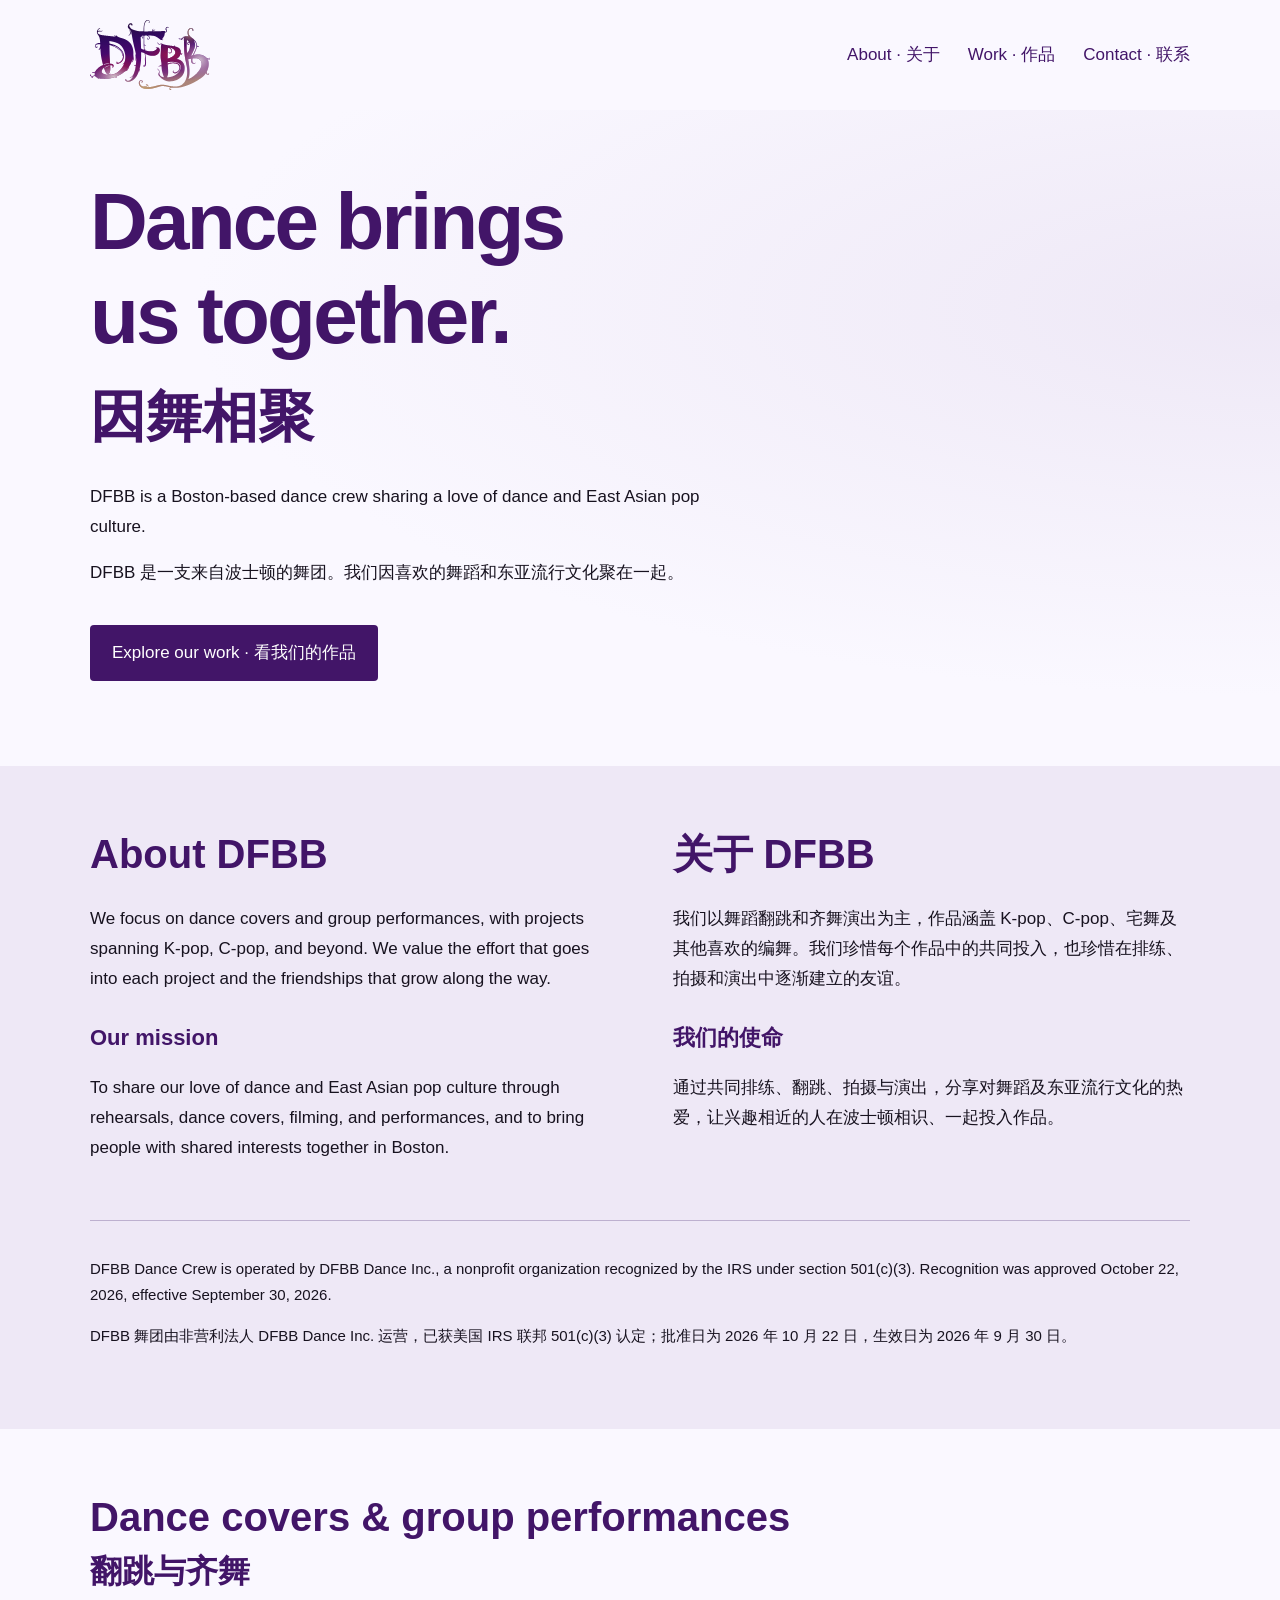
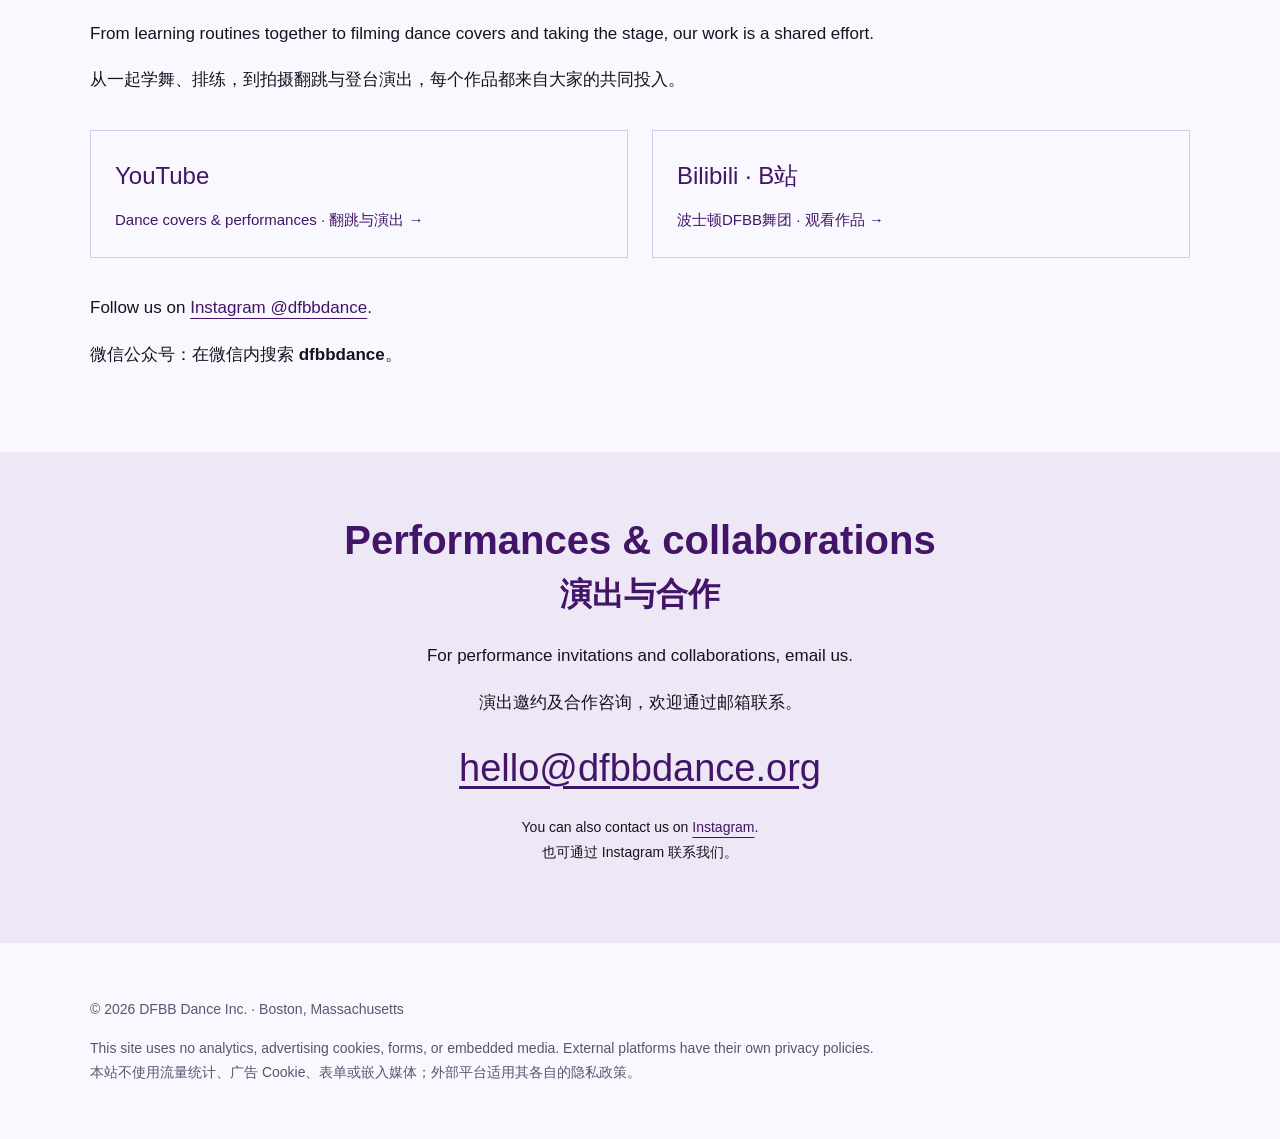
==== index.html @ 90f6936c "Publish bilingual DFBB introduction" ====
<!doctype html>
<html lang="en"><head><meta charset="utf-8"><meta name="viewport" content="width=device-width,initial-scale=1"><title>DFBB Dance Crew · 波士顿 DFBB 舞团</title><meta name="description" content="DFBB is a Boston-based dance crew sharing a love of dance and East Asian pop culture. Official website of DFBB Dance Inc."><link rel="canonical" href="https://dfbbdance.org/"><link rel="stylesheet" href="style.css"></head><body>
<a class="skip" href="#main">Skip to content / 跳至正文</a>
<header><a href="#" aria-label="DFBB home"><img src="logo.svg" alt="DFBB" width="120" height="70"></a><nav aria-label="Main navigation"><a href="#about">About · 关于</a><a href="#work">Work · 作品</a><a href="#contact">Contact · 联系</a></nav></header>
<main id="main"><section class="hero"><h1>Dance brings<br>us together.<span lang="zh-Hans">因舞相聚</span></h1><p>DFBB is a Boston-based dance crew sharing a love of dance and East Asian pop culture.</p><p lang="zh-Hans">DFBB 是一支来自波士顿的舞团。我们因喜欢的舞蹈和东亚流行文化聚在一起。</p><a class="button" href="#work">Explore our work · 看我们的作品</a></section>
<section id="about" class="tinted"><div class="columns"><div><h2>About DFBB</h2><p>We focus on dance covers and group performances, with projects spanning K-pop, C-pop, and beyond. We value the effort that goes into each project and the friendships that grow along the way.</p><h3>Our mission</h3><p>To share our love of dance and East Asian pop culture through rehearsals, dance covers, filming, and performances, and to bring people with shared interests together in Boston.</p></div><div lang="zh-Hans"><h2>关于 DFBB</h2><p>我们以舞蹈翻跳和齐舞演出为主，作品涵盖 K-pop、C-pop、宅舞及其他喜欢的编舞。我们珍惜每个作品中的共同投入，也珍惜在排练、拍摄和演出中逐渐建立的友谊。</p><h3>我们的使命</h3><p>通过共同排练、翻跳、拍摄与演出，分享对舞蹈及东亚流行文化的热爱，让兴趣相近的人在波士顿相识、一起投入作品。</p></div></div><div class="legal"><p>DFBB Dance Crew is operated by DFBB Dance Inc., a nonprofit organization recognized by the IRS under section 501(c)(3). Recognition was approved October 22, 2026, effective September 30, 2026.</p><p lang="zh-Hans">DFBB 舞团由非营利法人 DFBB Dance Inc. 运营，已获美国 IRS 联邦 501(c)(3) 认定；批准日为 2026 年 10 月 22 日，生效日为 2026 年 9 月 30 日。</p></div></section>
<section id="work"><h2>Dance covers &amp; group performances<br><span lang="zh-Hans">翻跳与齐舞</span></h2><p>From learning routines together to filming dance covers and taking the stage, our work is a shared effort.</p><p lang="zh-Hans">从一起学舞、排练，到拍摄翻跳与登台演出，每个作品都来自大家的共同投入。</p><div class="links"><a href="https://www.youtube.com/@dfbbdance">YouTube <span>Dance covers &amp; performances · 翻跳与演出 →</span></a><a href="https://space.bilibili.com/224435496">Bilibili · B站 <span lang="zh-Hans">波士顿DFBB舞团 · 观看作品 →</span></a></div><p>Follow us on <a href="https://www.instagram.com/dfbbdance/">Instagram @dfbbdance</a>.</p><p lang="zh-Hans">微信公众号：在微信内搜索 <strong>dfbbdance</strong>。</p></section>
<section id="contact" class="tinted contact"><h2>Performances &amp; collaborations<br><span lang="zh-Hans">演出与合作</span></h2><p>For performance invitations and collaborations, email us.</p><p lang="zh-Hans">演出邀约及合作咨询，欢迎通过邮箱联系。</p><a class="email" href="mailto:hello@dfbbdance.org">hello@dfbbdance.org</a><p class="small">You can also contact us on <a href="https://www.instagram.com/dfbbdance/">Instagram</a>.<br><span lang="zh-Hans">也可通过 Instagram 联系我们。</span></p></section></main>
<footer><p>© 2026 DFBB Dance Inc. · Boston, Massachusetts</p><p>This site uses no analytics, advertising cookies, forms, or embedded media. External platforms have their own privacy policies.<br><span lang="zh-Hans">本站不使用流量统计、广告 Cookie、表单或嵌入媒体；外部平台适用其各自的隐私政策。</span></p></footer></body></html>
---- style.css ----
:root{color-scheme:light;--ink:#421568;--paper:#FAF8FF;--wash:#EEE8F6;--body:#17121F}*{box-sizing:border-box}html{scroll-behavior:smooth;scroll-padding-top:24px}body{margin:0;background:var(--paper);color:var(--body);font-family:Arial,'Noto Sans SC',sans-serif;font-size:17px;line-height:1.75}header,section,footer{padding:40px max(24px,calc((100vw - 1100px)/2))}header{display:flex;align-items:center;justify-content:space-between;padding-top:20px;padding-bottom:20px;gap:24px}header img{display:block;object-fit:contain}nav{display:flex;gap:28px;flex-wrap:wrap}a{color:var(--ink);text-underline-offset:5px}nav a{text-decoration:none;padding:10px 0}a:hover{text-decoration:underline}a:focus-visible{outline:3px solid #862BFF;outline-offset:5px}.hero{padding-top:65px;padding-bottom:85px;background:radial-gradient(ellipse at 100% 30%,var(--wash),transparent 60%)}h1,h2,h3{color:var(--ink);line-height:1.18}h1{font-size:clamp(42px,6.3vw,80px);letter-spacing:-.035em;margin:0 0 32px;font-weight:900}h1 span{display:block;font-size:.7em;margin-top:20px;letter-spacing:0}h2{font-size:clamp(28px,3.3vw,40px);margin:0 0 26px}h2 span{font-size:.8em;display:inline-block;margin-top:12px}h3{font-size:22px;margin-top:32px}.hero p{max-width:650px}.button{display:inline-block;background:var(--ink);color:white;padding:13px 22px;margin-top:20px;border-radius:4px;text-decoration:none}.tinted{background:var(--wash)}section{padding-top:65px;padding-bottom:65px}.columns{display:grid;grid-template-columns:1fr 1fr;gap:65px}.legal{border-top:1px solid #bdb0cf;margin-top:40px;padding-top:20px;font-size:15px}.links{display:grid;grid-template-columns:1fr 1fr;gap:24px;margin:35px 0}.links>a{border:1px solid #d6c8e9;padding:24px;text-decoration:none;font-size:24px}.links span{display:block;font-size:15px;margin-top:10px}.contact{text-align:center}.email{font-size:clamp(20px,3.6vw,38px);overflow-wrap:anywhere}.small,footer{font-size:14px}footer{color:#5e526d}.skip{position:absolute;left:20px;top:-100px}.skip:focus{top:10px;background:white;padding:12px}@media(max-width:650px){header{align-items:flex-start;gap:16px}header img{width:85px;height:52px}nav{gap:8px;justify-content:flex-end;font-size:13px}.columns,.links{grid-template-columns:1fr;gap:28px}.hero{padding-top:35px;padding-bottom:50px}section{padding-top:45px;padding-bottom:45px}h1{font-size:46px}body{font-size:16px}}@media(prefers-reduced-motion:reduce){html{scroll-behavior:auto}}
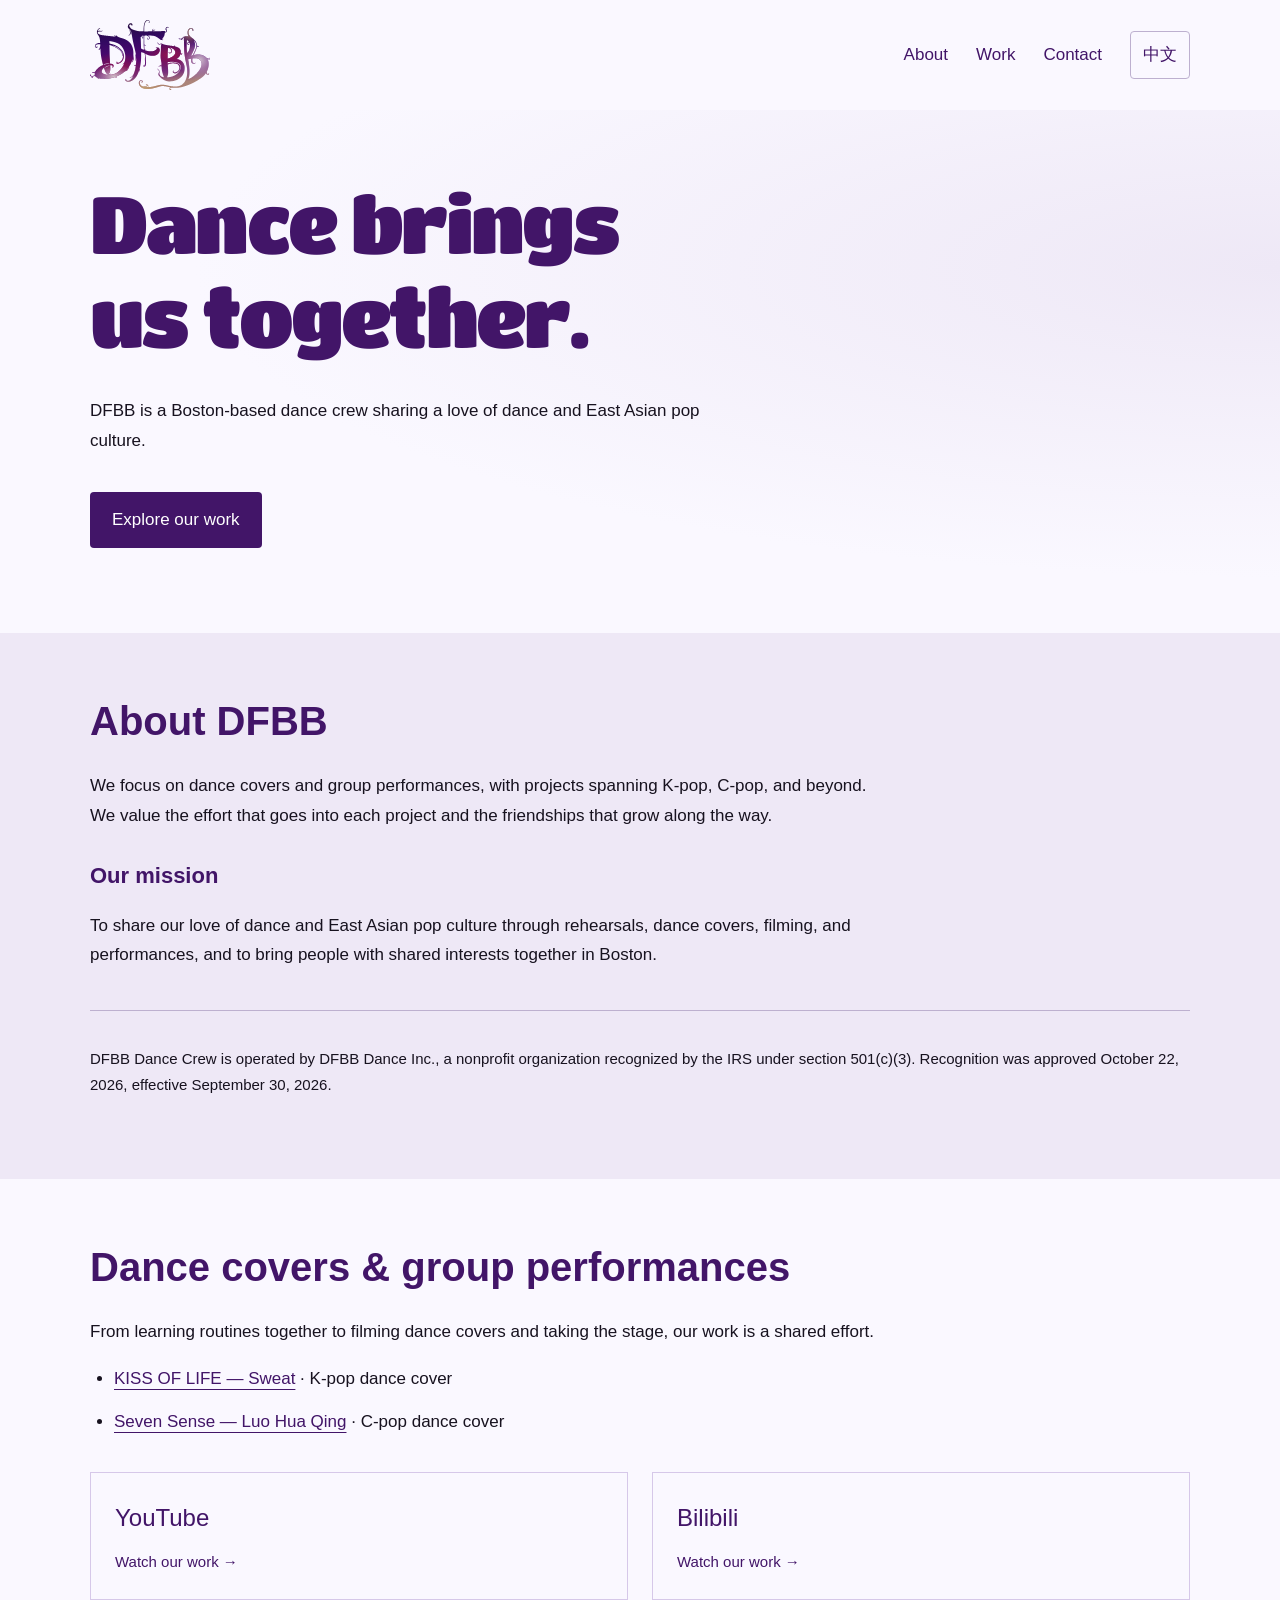
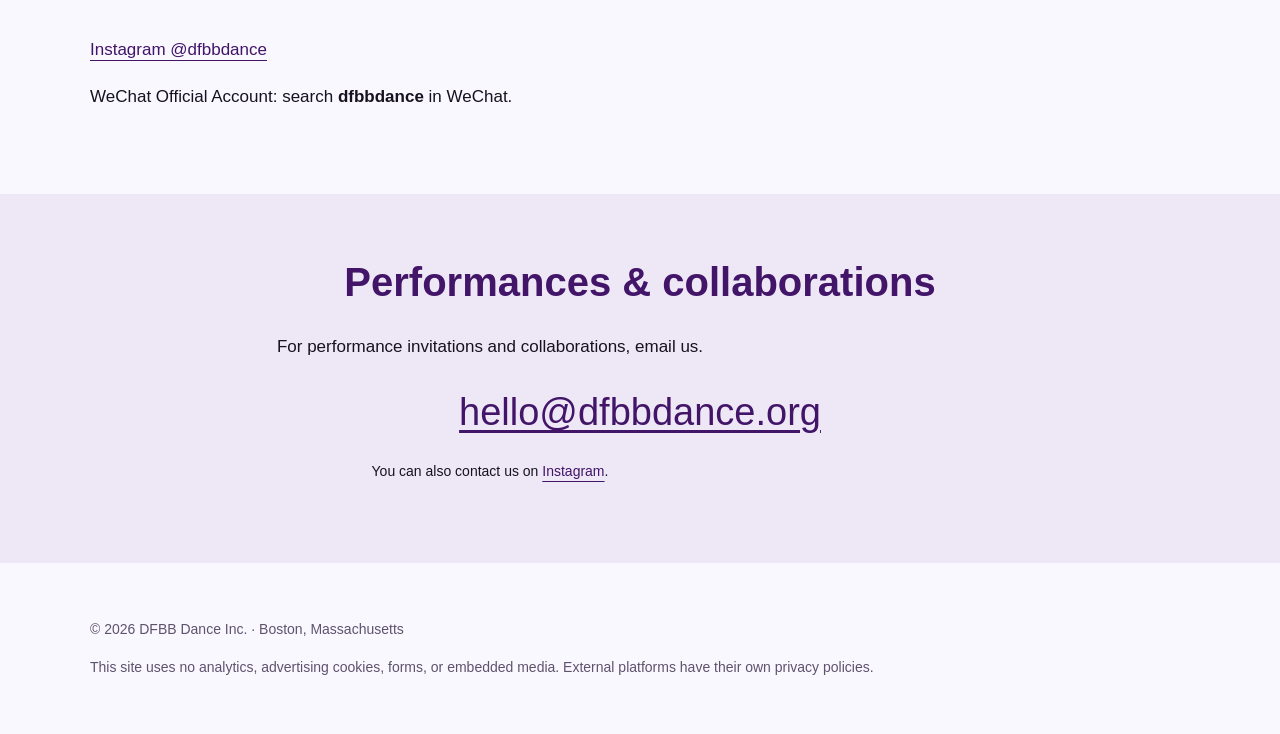
==== commit 4c5d88b9: "Add language switch, public works and brand typography" ====
--- a/index.html
+++ b/index.html
@@ -1,9 +1 @@
-<!doctype html>
-<html lang="en"><head><meta charset="utf-8"><meta name="viewport" content="width=device-width,initial-scale=1"><title>DFBB Dance Crew · 波士顿 DFBB 舞团</title><meta name="description" content="DFBB is a Boston-based dance crew sharing a love of dance and East Asian pop culture. Official website of DFBB Dance Inc."><link rel="canonical" href="https://dfbbdance.org/"><link rel="stylesheet" href="style.css"></head><body>
-<a class="skip" href="#main">Skip to content / 跳至正文</a>
-<header><a href="#" aria-label="DFBB home"><img src="logo.svg" alt="DFBB" width="120" height="70"></a><nav aria-label="Main navigation"><a href="#about">About · 关于</a><a href="#work">Work · 作品</a><a href="#contact">Contact · 联系</a></nav></header>
-<main id="main"><section class="hero"><h1>Dance brings<br>us together.<span lang="zh-Hans">因舞相聚</span></h1><p>DFBB is a Boston-based dance crew sharing a love of dance and East Asian pop culture.</p><p lang="zh-Hans">DFBB 是一支来自波士顿的舞团。我们因喜欢的舞蹈和东亚流行文化聚在一起。</p><a class="button" href="#work">Explore our work · 看我们的作品</a></section>
-<section id="about" class="tinted"><div class="columns"><div><h2>About DFBB</h2><p>We focus on dance covers and group performances, with projects spanning K-pop, C-pop, and beyond. We value the effort that goes into each project and the friendships that grow along the way.</p><h3>Our mission</h3><p>To share our love of dance and East Asian pop culture through rehearsals, dance covers, filming, and performances, and to bring people with shared interests together in Boston.</p></div><div lang="zh-Hans"><h2>关于 DFBB</h2><p>我们以舞蹈翻跳和齐舞演出为主，作品涵盖 K-pop、C-pop、宅舞及其他喜欢的编舞。我们珍惜每个作品中的共同投入，也珍惜在排练、拍摄和演出中逐渐建立的友谊。</p><h3>我们的使命</h3><p>通过共同排练、翻跳、拍摄与演出，分享对舞蹈及东亚流行文化的热爱，让兴趣相近的人在波士顿相识、一起投入作品。</p></div></div><div class="legal"><p>DFBB Dance Crew is operated by DFBB Dance Inc., a nonprofit organization recognized by the IRS under section 501(c)(3). Recognition was approved October 22, 2026, effective September 30, 2026.</p><p lang="zh-Hans">DFBB 舞团由非营利法人 DFBB Dance Inc. 运营，已获美国 IRS 联邦 501(c)(3) 认定；批准日为 2026 年 10 月 22 日，生效日为 2026 年 9 月 30 日。</p></div></section>
-<section id="work"><h2>Dance covers &amp; group performances<br><span lang="zh-Hans">翻跳与齐舞</span></h2><p>From learning routines together to filming dance covers and taking the stage, our work is a shared effort.</p><p lang="zh-Hans">从一起学舞、排练，到拍摄翻跳与登台演出，每个作品都来自大家的共同投入。</p><div class="links"><a href="https://www.youtube.com/@dfbbdance">YouTube <span>Dance covers &amp; performances · 翻跳与演出 →</span></a><a href="https://space.bilibili.com/224435496">Bilibili · B站 <span lang="zh-Hans">波士顿DFBB舞团 · 观看作品 →</span></a></div><p>Follow us on <a href="https://www.instagram.com/dfbbdance/">Instagram @dfbbdance</a>.</p><p lang="zh-Hans">微信公众号：在微信内搜索 <strong>dfbbdance</strong>。</p></section>
-<section id="contact" class="tinted contact"><h2>Performances &amp; collaborations<br><span lang="zh-Hans">演出与合作</span></h2><p>For performance invitations and collaborations, email us.</p><p lang="zh-Hans">演出邀约及合作咨询，欢迎通过邮箱联系。</p><a class="email" href="mailto:hello@dfbbdance.org">hello@dfbbdance.org</a><p class="small">You can also contact us on <a href="https://www.instagram.com/dfbbdance/">Instagram</a>.<br><span lang="zh-Hans">也可通过 Instagram 联系我们。</span></p></section></main>
-<footer><p>© 2026 DFBB Dance Inc. · Boston, Massachusetts</p><p>This site uses no analytics, advertising cookies, forms, or embedded media. External platforms have their own privacy policies.<br><span lang="zh-Hans">本站不使用流量统计、广告 Cookie、表单或嵌入媒体；外部平台适用其各自的隐私政策。</span></p></footer></body></html>
+<!doctype html><html lang="en"><head><meta charset="utf-8"><meta name="viewport" content="width=device-width,initial-scale=1"><title>DFBB Dance Crew · Boston</title><meta name="description" content="Official website of DFBB Dance Inc., a Boston-based nonprofit dance crew sharing a love of dance and East Asian pop culture."><link rel="canonical" href="https://dfbbdance.org/"><link rel="alternate" hreflang="en" href="https://dfbbdance.org/"><link rel="alternate" hreflang="zh-Hans" href="https://dfbbdance.org/zh.html"><link rel="stylesheet" href="style.css"></head><body><a class="skip" href="#main">Skip to content</a><header><a href="index.html" aria-label="DFBB"><img src="logo.svg" alt="DFBB" width="120" height="70"></a><nav aria-label="Main navigation"><a href="#about">About</a><a href="#work">Work</a><a href="#contact">Contact</a><a class="language" href="zh.html" lang="zh-Hans" aria-label="Switch to Chinese">中文</a></nav></header><main id="main"><section class="hero"><h1>Dance brings<br>us together.</h1><p>DFBB is a Boston-based dance crew sharing a love of dance and East Asian pop culture.</p><a class="button" href="#work">Explore our work</a></section><section id="about" class="tinted"><h2>About DFBB</h2><p>We focus on dance covers and group performances, with projects spanning K-pop, C-pop, and beyond. We value the effort that goes into each project and the friendships that grow along the way.</p><h3>Our mission</h3><p>To share our love of dance and East Asian pop culture through rehearsals, dance covers, filming, and performances, and to bring people with shared interests together in Boston.</p><div class="legal"><p>DFBB Dance Crew is operated by DFBB Dance Inc., a nonprofit organization recognized by the IRS under section 501(c)(3). Recognition was approved October 22, 2026, effective September 30, 2026.</p></div></section><section id="work"><h2>Dance covers &amp; group performances</h2><p>From learning routines together to filming dance covers and taking the stage, our work is a shared effort.</p><ul class="examples"><li><a href="https://www.youtube.com/watch?v=QqTi6xLXGCA">KISS OF LIFE — Sweat</a> · K-pop dance cover</li><li><a href="https://www.youtube.com/watch?v=wqH5w2r4_Jw">Seven Sense — Luo Hua Qing</a> · C-pop dance cover</li></ul><div class="links"><a href="https://www.youtube.com/@dfbbdance">YouTube <span>Watch our work →</span></a><a href="https://space.bilibili.com/224435496">Bilibili <span>Watch our work →</span></a></div><p><a href="https://www.instagram.com/dfbbdance/">Instagram @dfbbdance</a></p><p>WeChat Official Account: search <strong>dfbbdance</strong> in WeChat.</p></section><section id="contact" class="tinted contact"><h2>Performances &amp; collaborations</h2><p>For performance invitations and collaborations, email us.</p><a class="email" href="mailto:hello@dfbbdance.org">hello@dfbbdance.org</a><p class="small">You can also contact us on <a href="https://www.instagram.com/dfbbdance/">Instagram</a>.</p></section></main><footer><p>© 2026 DFBB Dance Inc. · Boston, Massachusetts</p><p>This site uses no analytics, advertising cookies, forms, or embedded media. External platforms have their own privacy policies.</p></footer></body></html>
--- a/style.css
+++ b/style.css
@@ -1 +1,4 @@
 :root{color-scheme:light;--ink:#421568;--paper:#FAF8FF;--wash:#EEE8F6;--body:#17121F}*{box-sizing:border-box}html{scroll-behavior:smooth;scroll-padding-top:24px}body{margin:0;background:var(--paper);color:var(--body);font-family:Arial,'Noto Sans SC',sans-serif;font-size:17px;line-height:1.75}header,section,footer{padding:40px max(24px,calc((100vw - 1100px)/2))}header{display:flex;align-items:center;justify-content:space-between;padding-top:20px;padding-bottom:20px;gap:24px}header img{display:block;object-fit:contain}nav{display:flex;gap:28px;flex-wrap:wrap}a{color:var(--ink);text-underline-offset:5px}nav a{text-decoration:none;padding:10px 0}a:hover{text-decoration:underline}a:focus-visible{outline:3px solid #862BFF;outline-offset:5px}.hero{padding-top:65px;padding-bottom:85px;background:radial-gradient(ellipse at 100% 30%,var(--wash),transparent 60%)}h1,h2,h3{color:var(--ink);line-height:1.18}h1{font-size:clamp(42px,6.3vw,80px);letter-spacing:-.035em;margin:0 0 32px;font-weight:900}h1 span{display:block;font-size:.7em;margin-top:20px;letter-spacing:0}h2{font-size:clamp(28px,3.3vw,40px);margin:0 0 26px}h2 span{font-size:.8em;display:inline-block;margin-top:12px}h3{font-size:22px;margin-top:32px}.hero p{max-width:650px}.button{display:inline-block;background:var(--ink);color:white;padding:13px 22px;margin-top:20px;border-radius:4px;text-decoration:none}.tinted{background:var(--wash)}section{padding-top:65px;padding-bottom:65px}.columns{display:grid;grid-template-columns:1fr 1fr;gap:65px}.legal{border-top:1px solid #bdb0cf;margin-top:40px;padding-top:20px;font-size:15px}.links{display:grid;grid-template-columns:1fr 1fr;gap:24px;margin:35px 0}.links>a{border:1px solid #d6c8e9;padding:24px;text-decoration:none;font-size:24px}.links span{display:block;font-size:15px;margin-top:10px}.contact{text-align:center}.email{font-size:clamp(20px,3.6vw,38px);overflow-wrap:anywhere}.small,footer{font-size:14px}footer{color:#5e526d}.skip{position:absolute;left:20px;top:-100px}.skip:focus{top:10px;background:white;padding:12px}@media(max-width:650px){header{align-items:flex-start;gap:16px}header img{width:85px;height:52px}nav{gap:8px;justify-content:flex-end;font-size:13px}.columns,.links{grid-template-columns:1fr;gap:28px}.hero{padding-top:35px;padding-bottom:50px}section{padding-top:45px;padding-bottom:45px}h1{font-size:46px}body{font-size:16px}}@media(prefers-reduced-motion:reduce){html{scroll-behavior:auto}}
+
+@font-face{font-family:Titan One;src:url(TitanOne.ttf) format("truetype");font-display:swap}h1{font-family:"Titan One",Arial,sans-serif;font-weight:400}h1 span{font-family:"Noto Sans SC",Arial,sans-serif;font-weight:900}.examples{padding-left:24px}.examples li{margin:14px 0}
+.language{border:1px solid #bdb0cf;border-radius:4px;padding:8px 12px}html[lang=zh-Hans] h1{font-family:'Noto Sans SC',Arial,sans-serif;font-weight:900}section>p{max-width:800px}nav{align-items:center}@media(max-width:650px){nav{gap:10px}.language{padding:7px 10px}h1{font-size:42px}}
